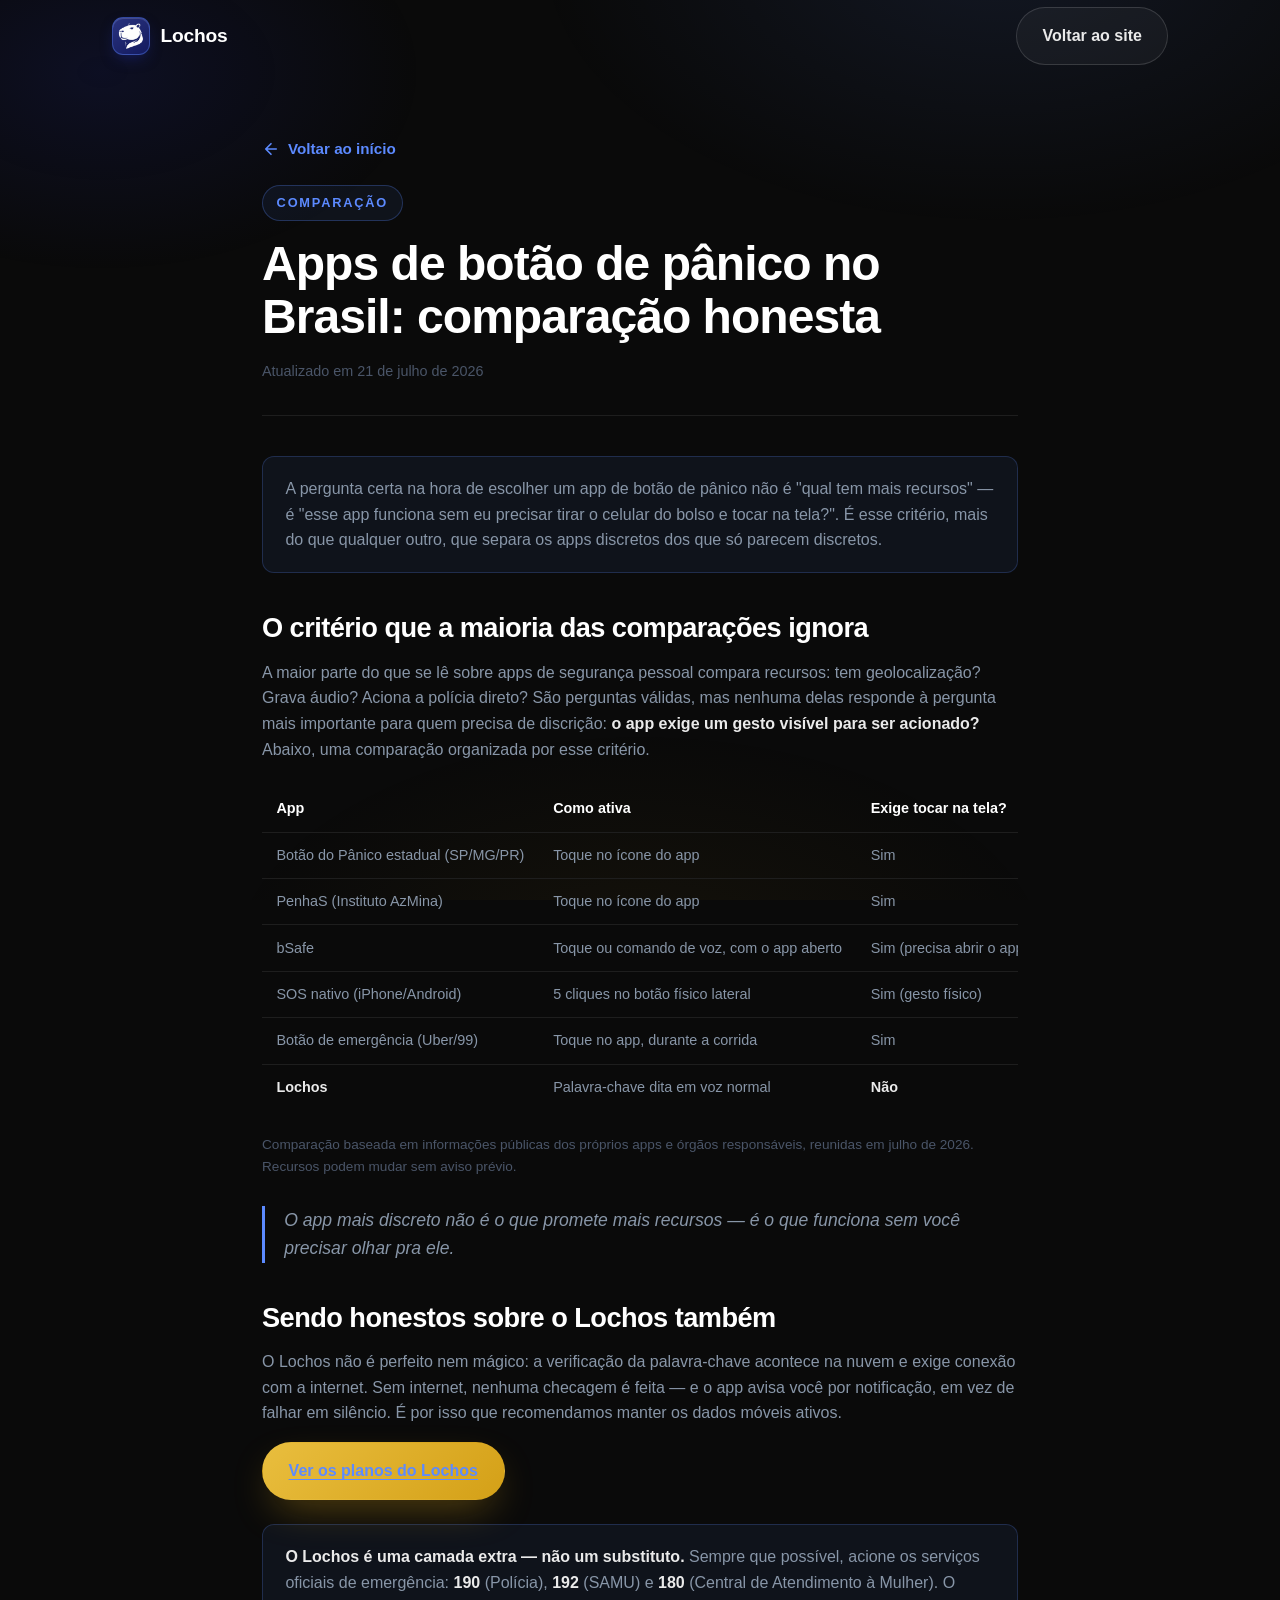
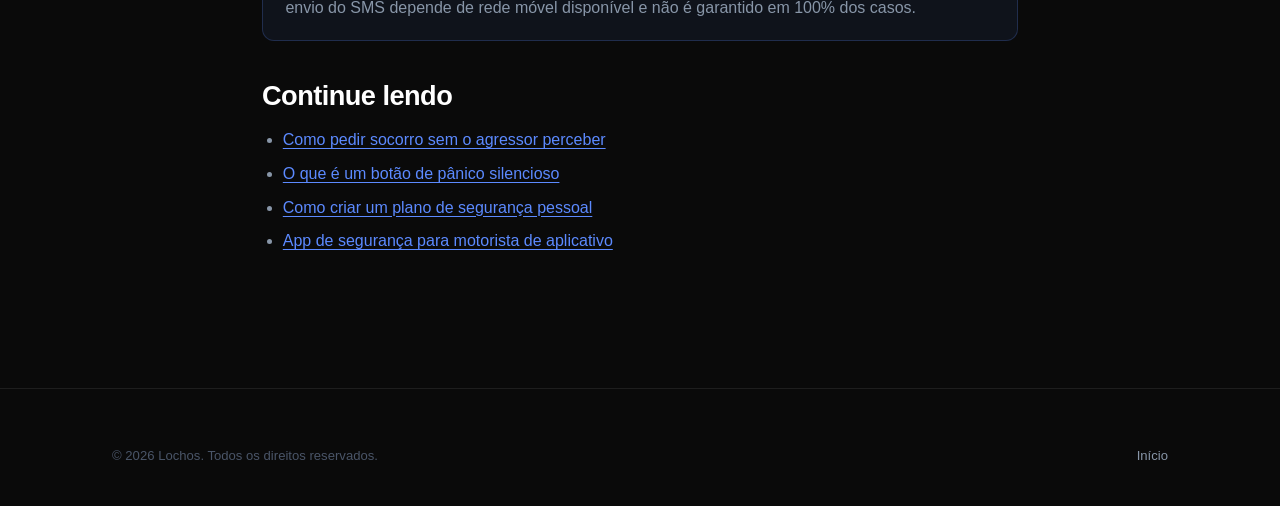
==== apps-de-botao-de-panico-comparacao.html @ e206bb7e "feat: 5 páginas de conteúdo SEO (Pilar 4 do PLANO_SEO.md) Páginas de intenção aguda (Persona A) e pr" ====
<!DOCTYPE html>
<html lang="pt-BR">
<head>
  <meta charset="UTF-8" />
  <!-- Google tag (gtag.js) -->
  <script async src="https://www.googletagmanager.com/gtag/js?id=G-3VPJLFXJB4"></script>
  <script>
    window.dataLayer = window.dataLayer || [];
    function gtag(){dataLayer.push(arguments);}
    gtag('js', new Date());
    gtag('config', 'G-3VPJLFXJB4');
  </script>
  <meta name="viewport" content="width=device-width, initial-scale=1" />
  <title>Apps de botão de pânico no Brasil: comparação honesta — Lochos</title>
  <meta name="description" content="A pergunta certa não é qual app tem mais recursos, é qual funciona sem você tirar o celular do bolso. Comparação honesta dos apps de botão de pânico disponíveis no Brasil." />
  <meta name="theme-color" content="#0A0A0A" />
  <meta name="robots" content="index, follow" />
  <link rel="canonical" href="https://lochos.com.br/apps-de-botao-de-panico-comparacao.html" />
  <link rel="icon" type="image/png" href="assets/logo-mark.png" />
  <link rel="apple-touch-icon" href="assets/logo-mark.png" />

  <meta property="og:type" content="article" />
  <meta property="og:title" content="Apps de botão de pânico no Brasil: comparação honesta" />
  <meta property="og:description" content="O app mais discreto não é o que promete mais recursos — é o que funciona sem você precisar olhar pra ele." />
  <meta property="og:image" content="assets/logo-mark.png" />
  <meta property="og:url" content="https://lochos.com.br/apps-de-botao-de-panico-comparacao.html" />
  <meta property="og:locale" content="pt_BR" />
  <meta name="twitter:card" content="summary" />

  <link rel="stylesheet" href="assets/styles.css" />
</head>
<body>

  <header class="site-header scrolled">
    <div class="wrap nav">
      <a href="index.html" class="brand" aria-label="Lochos — início">
        <span class="brand-mark"><img src="assets/capybara-white.png" alt="" width="28" height="28" /></span> Lochos
      </a>
      <a href="index.html#baixar" class="btn btn-ghost nav-cta">Voltar ao site</a>
    </div>
  </header>

  <main class="doc">
    <div class="wrap">
      <a href="index.html" class="back-link">
        <svg viewBox="0 0 24 24" width="18" height="18" fill="none" stroke="currentColor" stroke-width="2.2" aria-hidden="true"><path d="M19 12H5M12 19l-7-7 7-7" stroke-linecap="round" stroke-linejoin="round"/></svg>
        Voltar ao início
      </a>

      <div class="doc-header">
        <span class="eyebrow">Comparação</span>
        <h1>Apps de botão de pânico no Brasil: comparação honesta</h1>
        <p class="updated">Atualizado em 21 de julho de 2026</p>
      </div>

      <div class="doc-body">
        <div class="callout">
          <p>
            A pergunta certa na hora de escolher um app de botão de pânico não é "qual tem mais
            recursos" — é "esse app funciona sem eu precisar tirar o celular do bolso e tocar na
            tela?". É esse critério, mais do que qualquer outro, que separa os apps discretos dos que
            só parecem discretos.
          </p>
        </div>

        <h2>O critério que a maioria das comparações ignora</h2>
        <p>
          A maior parte do que se lê sobre apps de segurança pessoal compara recursos: tem
          geolocalização? Grava áudio? Aciona a polícia direto? São perguntas válidas, mas nenhuma
          delas responde à pergunta mais importante para quem precisa de discrição: <strong>o app
          exige um gesto visível para ser acionado?</strong> Abaixo, uma comparação organizada por esse
          critério.
        </p>

        <div class="table-wrap">
          <table>
            <thead>
              <tr>
                <th>App</th>
                <th>Como ativa</th>
                <th>Exige tocar na tela?</th>
                <th>Pra quem é</th>
              </tr>
            </thead>
            <tbody>
              <tr>
                <td>Botão do Pânico estadual (SP/MG/PR)</td>
                <td>Toque no ícone do app</td>
                <td>Sim</td>
                <td>Mulheres com medida protetiva judicial</td>
              </tr>
              <tr>
                <td>PenhaS (Instituto AzMina)</td>
                <td>Toque no ícone do app</td>
                <td>Sim</td>
                <td>Mulheres em situação de violência, em geral</td>
              </tr>
              <tr>
                <td>bSafe</td>
                <td>Toque ou comando de voz, com o app aberto</td>
                <td>Sim (precisa abrir o app antes)</td>
                <td>Público geral</td>
              </tr>
              <tr>
                <td>SOS nativo (iPhone/Android)</td>
                <td>5 cliques no botão físico lateral</td>
                <td>Sim (gesto físico)</td>
                <td>Qualquer usuário do aparelho</td>
              </tr>
              <tr>
                <td>Botão de emergência (Uber/99)</td>
                <td>Toque no app, durante a corrida</td>
                <td>Sim</td>
                <td>Passageiros e motoristas, só durante a corrida</td>
              </tr>
              <tr>
                <td><strong>Lochos</strong></td>
                <td>Palavra-chave dita em voz normal</td>
                <td><strong>Não</strong></td>
                <td>Vítimas de coação e camada extra de prevenção</td>
              </tr>
            </tbody>
          </table>
        </div>
        <p style="font-size:.85rem;color:var(--hint);">
          Comparação baseada em informações públicas dos próprios apps e órgãos responsáveis, reunidas
          em julho de 2026. Recursos podem mudar sem aviso prévio.
        </p>

        <blockquote>
          <p>O app mais discreto não é o que promete mais recursos — é o que funciona sem você precisar olhar pra ele.</p>
        </blockquote>

        <h2>Sendo honestos sobre o Lochos também</h2>
        <p>
          O Lochos não é perfeito nem mágico: a verificação da palavra-chave acontece na nuvem e exige
          conexão com a internet. Sem internet, nenhuma checagem é feita — e o app avisa você por
          notificação, em vez de falhar em silêncio. É por isso que recomendamos manter os dados
          móveis ativos.
        </p>
        <p>
          <a href="index.html#planos" class="btn btn-primary">Ver os planos do Lochos</a>
        </p>

        <div class="callout">
          <p><strong>O Lochos é uma camada extra — não um substituto.</strong> Sempre que possível,
          acione os serviços oficiais de emergência: <strong>190</strong> (Polícia), <strong>192</strong>
          (SAMU) e <strong>180</strong> (Central de Atendimento à Mulher). O envio do SMS depende de
          rede móvel disponível e não é garantido em 100% dos casos.</p>
        </div>

        <h2>Continue lendo</h2>
        <ul>
          <li><a href="como-pedir-socorro-sem-o-agressor-perceber.html">Como pedir socorro sem o agressor perceber</a></li>
          <li><a href="botao-de-panico-silencioso.html">O que é um botão de pânico silencioso</a></li>
          <li><a href="plano-de-seguranca-pessoal.html">Como criar um plano de segurança pessoal</a></li>
          <li><a href="app-de-seguranca-motorista-de-aplicativo.html">App de segurança para motorista de aplicativo</a></li>
        </ul>
      </div>
    </div>
  </main>

  <footer class="site-footer">
    <div class="wrap">
      <div class="footer-bottom" style="border:0;margin:0;padding:0;">
        <span>© <span data-year>2026</span> Lochos. Todos os direitos reservados.</span>
        <span><a href="index.html" style="color:var(--text-2);">Início</a></span>
      </div>
    </div>
  </footer>

  <script src="assets/app.js" defer></script>
</body>
</html>
---- assets/styles.css ----
/* ==========================================================================
   Lochos — Design System (site)
   Tokens derivados de app/src/main/res/values/colors.xml
   ========================================================================== */

:root {
  /* Fundos */
  --bg: #0A0A0A;
  --bg-soft: #0d0d13;
  --card: #111111;
  --card-2: #15151f;
  --elevated: #1A1A2E;
  --divider: #1E1E1E;

  /* Texto */
  --text: #EAEAEA;
  --text-2: #8896A8;
  --hint: #4A5568;
  --white: #FFFFFF;

  /* Azuis */
  --primary: #1A237E;
  --primary-light: #5C8AFF;
  --blue-glow: rgba(92, 138, 255, .18);

  /* Status / destaque */
  --success: #2ECC71;
  --alert: #C0392B;
  --warning: #F39C12;
  --gold: #D4A017;
  --gold-light: #E9BE3E;

  /* Layout */
  --maxw: 1120px;
  --radius: 18px;
  --radius-sm: 12px;
  --gap: clamp(1rem, 4vw, 2rem);
  --section-y: clamp(5rem, 9vw, 7.5rem);

  --font: -apple-system, BlinkMacSystemFont, "Segoe UI", Inter, Roboto, "Helvetica Neue", Arial, sans-serif;

  --shadow: 0 24px 60px -20px rgba(0, 0, 0, .8);
  --shadow-gold: 0 16px 40px -12px rgba(212, 160, 23, .45);
  --shadow-blue: 0 16px 40px -12px rgba(92, 138, 255, .4);

  --ease: cubic-bezier(.16, 1, .3, 1);
}

* { box-sizing: border-box; margin: 0; padding: 0; }

html { scroll-behavior: smooth; -webkit-text-size-adjust: 100%; }
@media (prefers-reduced-motion: reduce) {
  html { scroll-behavior: auto; }
  *, *::before, *::after { animation-duration: .001ms !important; transition-duration: .001ms !important; }
}

body {
  font-family: var(--font);
  background: var(--bg);
  color: var(--text);
  line-height: 1.6;
  -webkit-font-smoothing: antialiased;
  text-rendering: optimizeLegibility;
  overflow-x: hidden;
}

/* Malha de fundo sutil */
body::before {
  content: "";
  position: fixed;
  inset: 0;
  z-index: -1;
  background:
    radial-gradient(60% 50% at 78% -5%, rgba(92, 138, 255, .10), transparent 60%),
    radial-gradient(45% 40% at 8% 8%, rgba(26, 35, 126, .22), transparent 55%),
    radial-gradient(55% 45% at 50% 108%, rgba(212, 160, 23, .06), transparent 60%);
  pointer-events: none;
}

img { max-width: 100%; display: block; }
a { color: inherit; text-decoration: none; }

/* ---------- Tipografia ---------- */
h1, h2, h3, h4 { line-height: 1.12; letter-spacing: -.02em; font-weight: 800; color: var(--white); }
h1 { font-size: clamp(2.2rem, 6vw, 3.9rem); }
h2 { font-size: clamp(1.7rem, 4.4vw, 2.75rem); }
h3 { font-size: clamp(1.15rem, 2.4vw, 1.4rem); }
p { color: var(--text-2); }

.eyebrow {
  display: inline-flex; align-items: center; gap: .5rem;
  font-size: .8rem; font-weight: 700; letter-spacing: .14em; text-transform: uppercase;
  color: var(--primary-light);
  padding: .4rem .85rem;
  border: 1px solid rgba(92, 138, 255, .28);
  border-radius: 100px;
  background: rgba(92, 138, 255, .07);
  margin-bottom: 1rem;
}
.gold-text { color: var(--gold-light); }
.lead { font-size: clamp(1.05rem, 2.2vw, 1.28rem); color: var(--text-2); max-width: 42ch; }

/* ---------- Layout ---------- */
.wrap { width: 100%; max-width: var(--maxw); margin-inline: auto; padding-inline: clamp(1.15rem, 4vw, 2rem); }
section { padding-block: var(--section-y); position: relative; }
section[id] { scroll-margin-top: 88px; }
.section-head { max-width: 640px; margin-bottom: clamp(2rem, 5vw, 3.5rem); }
.section-head.center { margin-inline: auto; text-align: center; }
.section-head .lead { max-width: 60ch; margin-top: 1rem; }
.section-head.center .lead { margin-inline: auto; }

/* ---------- Botões ---------- */
.btn {
  display: inline-flex; align-items: center; justify-content: center; gap: .6rem;
  font: inherit; font-weight: 700; font-size: 1rem;
  padding: .95rem 1.6rem; border-radius: 100px; border: 1px solid transparent;
  cursor: pointer; transition: transform .25s var(--ease), box-shadow .25s var(--ease), background .25s, border-color .25s;
  will-change: transform;
}
.btn:active { transform: translateY(1px) scale(.99); }
.btn-primary { background: linear-gradient(135deg, var(--gold-light), var(--gold)); color: #1a1400; box-shadow: var(--shadow-gold); }
.btn-primary:hover { transform: translateY(-2px); box-shadow: 0 22px 50px -12px rgba(212, 160, 23, .6); }
.btn-ghost { background: rgba(255, 255, 255, .04); color: var(--text); border-color: rgba(255, 255, 255, .14); }
.btn-ghost:hover { background: rgba(255, 255, 255, .09); border-color: rgba(255, 255, 255, .28); transform: translateY(-2px); }
.btn-block { width: 100%; }

/* Badge de loja "Em breve" */
.store-badge {
  display: inline-flex; align-items: center; gap: .75rem;
  padding: .7rem 1.35rem; border-radius: 14px;
  background: linear-gradient(135deg, #16161f, #0d0d13);
  border: 1px solid rgba(255, 255, 255, .12);
  color: var(--white); position: relative; transition: transform .25s var(--ease), border-color .25s;
}
.store-badge:hover { transform: translateY(-2px); border-color: rgba(92, 138, 255, .5); }
.store-badge svg { width: 26px; height: 26px; flex: none; }
.store-badge .sb-top { font-size: .68rem; color: var(--text-2); letter-spacing: .05em; }
.store-badge .sb-main { font-size: 1.12rem; font-weight: 800; line-height: 1.05; }
.store-badge .sb-soon {
  position: absolute; top: -9px; right: -9px;
  font-size: .6rem; font-weight: 800; letter-spacing: .08em; text-transform: uppercase;
  background: var(--gold); color: #1a1400; padding: .2rem .5rem; border-radius: 100px;
}

/* ---------- Header / nav ---------- */
.site-header {
  position: sticky; top: 0; z-index: 50;
  transition: background .3s, border-color .3s, backdrop-filter .3s;
  border-bottom: 1px solid transparent;
}
.site-header.scrolled {
  background: rgba(10, 10, 10, .78);
  backdrop-filter: saturate(140%) blur(14px);
  -webkit-backdrop-filter: saturate(140%) blur(14px);
  border-bottom-color: var(--divider);
}
.nav { display: flex; align-items: center; justify-content: space-between; height: 72px; }
.brand { display: inline-flex; align-items: center; gap: .65rem; font-weight: 800; color: var(--white); font-size: 1.2rem; letter-spacing: -.01em; }
.brand-mark {
  width: 38px; height: 38px; flex: none; border-radius: 11px;
  display: grid; place-items: center;
  background: linear-gradient(145deg, #2A337F, #131A5E);
  border: 1px solid rgba(92, 138, 255, .38);
  box-shadow: inset 0 1px 0 rgba(255, 255, 255, .14), 0 6px 16px -6px rgba(26, 35, 126, .9);
}
.brand-mark img { width: 74%; height: 74%; object-fit: contain; }
.nav-links { display: none; align-items: center; gap: 2rem; }
.nav-links a { color: var(--text-2); font-weight: 600; font-size: .95rem; transition: color .2s; }
.nav-links a:hover { color: var(--text); }
.nav-cta { display: none; }
.nav-links-cta { display: none; }
.nav-toggle {
  display: inline-flex; flex-direction: column; justify-content: center; align-items: center; gap: 5px;
  width: 40px; height: 40px; margin-inline: -.5rem 0; padding: 0; border: none; background: none; cursor: pointer;
}
.nav-toggle span { display: block; width: 20px; height: 2px; background: var(--white); border-radius: 2px; transition: transform .25s var(--ease), opacity .2s; }
.site-header.nav-open .nav-toggle span:nth-child(1) { transform: translateY(7px) rotate(45deg); }
.site-header.nav-open .nav-toggle span:nth-child(2) { opacity: 0; }
.site-header.nav-open .nav-toggle span:nth-child(3) { transform: translateY(-7px) rotate(-45deg); }
@media (min-width: 860px) {
  .nav-links, .nav-cta { display: inline-flex; }
  .nav-toggle { display: none; }
}
@media not all and (min-width: 860px) {
  .nav-links {
    display: flex;
    position: absolute; top: 100%; left: 0; right: 0;
    flex-direction: column; align-items: stretch; gap: 0;
    max-height: 0; overflow: hidden; opacity: 0;
    background: rgba(10, 10, 10, .97); backdrop-filter: saturate(140%) blur(14px);
    border-bottom: 1px solid var(--divider);
    padding-inline: clamp(1.15rem, 4vw, 2rem);
    transition: max-height .35s var(--ease), opacity .25s var(--ease);
  }
  .site-header.nav-open .nav-links { max-height: 70vh; opacity: 1; overflow-y: auto; padding-block: .5rem 1.5rem; }
  .nav-links a { padding: .9rem 0; border-bottom: 1px solid var(--divider); font-size: 1.05rem; }
  .nav-links-cta { display: inline-flex; margin-top: 1rem; border-bottom: none; }
}

/* ---------- Hero ---------- */
.hero { padding-top: clamp(2.5rem, 6vw, 4.5rem); padding-bottom: clamp(1rem, 3vw, 2rem); overflow: hidden; }
@media (max-width: 899px) { .hero { padding-bottom: 1.5rem; } }
.hero-grid { display: grid; gap: clamp(2.5rem, 6vw, 4rem); align-items: center; }
@media (min-width: 900px) { .hero-grid { grid-template-columns: 1.05fr .95fr; } }

.hero h1 { margin: 0 0 1.25rem; }
.hero h1 .hl { color: var(--primary-light); }
.hero .lead { max-width: 46ch; }
.hero-cta { display: flex; flex-wrap: wrap; gap: 1rem 1.5rem; align-items: center; margin-top: 2rem; }
.link-inline {
  display: inline-flex; align-items: center; gap: .4rem;
  color: var(--text); font-weight: 700; font-size: .95rem;
  padding: .5rem 0; transition: color .2s, gap .2s;
}
.link-inline:hover { color: var(--primary-light); gap: .6rem; }
.hero-trust { display: flex; flex-wrap: wrap; gap: 1.1rem 1.6rem; margin-top: 2.2rem; color: var(--text-2); font-size: .9rem; }
.hero-trust span { display: inline-flex; align-items: center; gap: .5rem; }
.hero-trust svg { width: 18px; height: 18px; color: var(--success); flex: none; }

/* Visual do hero — capivara com glow + "onda" de voz */
.hero-visual { position: relative; display: grid; place-items: center; min-height: 340px; }
.hero-orb {
  position: absolute; width: min(78%, 380px); aspect-ratio: 1; border-radius: 50%;
  background: radial-gradient(circle, rgba(92, 138, 255, .28), transparent 68%);
  filter: blur(6px);
}
.hero-capy {
  position: relative; width: min(66%, 320px); height: auto;
  filter: drop-shadow(0 20px 45px rgba(92, 138, 255, .35));
  animation: breathe 5.5s var(--ease) infinite;
}
@keyframes breathe { 0%, 100% { transform: scale(1); } 50% { transform: scale(1.045); } }
.pulse-ring {
  position: absolute; width: min(60%, 300px); aspect-ratio: 1; border-radius: 50%;
  border: 1px solid rgba(92, 138, 255, .35); opacity: 0;
  animation: pulse 4s ease-out infinite;
}
.pulse-ring:nth-child(2) { animation-delay: 1.3s; }
.pulse-ring:nth-child(3) { animation-delay: 2.6s; }
@media (max-width: 899px) {
  .hero-visual { min-height: 0; max-width: 108px; margin-inline: auto; }
  .hero-capy { width: 100%; }
}
@keyframes pulse { 0% { transform: scale(.7); opacity: .8; } 100% { transform: scale(1.7); opacity: 0; } }

/* ---------- Cards genéricos ---------- */
.grid { display: grid; gap: 1.15rem; }
.grid.cols-3 { grid-template-columns: 1fr; }
.grid.cols-2 { grid-template-columns: 1fr; }
@media (min-width: 720px) { .grid.cols-2 { grid-template-columns: 1fr 1fr; } .grid.cols-3 { grid-template-columns: 1fr 1fr; } }
@media (min-width: 980px) { .grid.cols-3 { grid-template-columns: repeat(3, 1fr); } }

.card {
  background: linear-gradient(160deg, var(--card-2), var(--card));
  border: 1px solid rgba(255, 255, 255, .07);
  border-radius: var(--radius);
  padding: clamp(1.5rem, 3vw, 2rem);
  transition: transform .3s var(--ease), border-color .3s, box-shadow .3s;
}
.card:hover { transform: translateY(-4px); border-color: rgba(92, 138, 255, .3); box-shadow: var(--shadow); }
.card h3 { margin-bottom: .5rem; }
.card p { font-size: .97rem; }
.card .icon {
  width: 48px; height: 48px; border-radius: 13px; display: grid; place-items: center; margin-bottom: 1.1rem;
  background: rgba(92, 138, 255, .12); color: var(--primary-light); border: 1px solid rgba(92, 138, 255, .25);
}
.card .icon svg { width: 24px; height: 24px; }

/* ---------- Empatia / problema ---------- */
.empathy { text-align: center; }
.empathy .quote {
  font-size: clamp(1.5rem, 3.6vw, 2.3rem); font-weight: 800; color: var(--white);
  letter-spacing: -.02em; line-height: 1.25; max-width: 20ch; margin: 0 auto 1.3rem;
}
.empathy .quote em { color: var(--primary-light); font-style: normal; }

/* ---------- Passos ---------- */
.steps { counter-reset: step; }
.step .num {
  font-size: 2rem; font-weight: 800; color: var(--gold-light);
  display: inline-flex; align-items: center; gap: .6rem; margin-bottom: .8rem;
}
.step .num::before {
  content: ""; width: 42px; height: 42px; border-radius: 12px;
  background: rgba(212, 160, 23, .12); border: 1px solid rgba(212, 160, 23, .3);
  display: grid; place-items: center; counter-increment: step; content: counter(step);
  font-size: 1.2rem; color: var(--gold-light);
}

/* ---------- Privacidade / transparência ---------- */
.privacy { background: linear-gradient(180deg, transparent, rgba(26, 35, 126, .08), transparent); }
.privacy-list { list-style: none; display: grid; gap: 1rem; margin-top: 1.5rem; }
.privacy-list li { display: flex; gap: .85rem; align-items: flex-start; color: var(--text-2); font-size: 1rem; }
.privacy-list svg { width: 22px; height: 22px; flex: none; margin-top: 2px; }
.privacy-list .yes { color: var(--success); }
.privacy-list .no { color: var(--alert); }
.third-parties { display: flex; flex-wrap: wrap; gap: .6rem; margin-top: 1.4rem; }
.chip {
  font-size: .82rem; font-weight: 600; color: var(--text);
  padding: .45rem .9rem; border-radius: 100px;
  background: rgba(255, 255, 255, .05); border: 1px solid rgba(255, 255, 255, .12);
}
.chip b { color: var(--primary-light); }

/* ---------- Planos ---------- */
.plans { align-items: stretch; }
.plan { display: flex; flex-direction: column; position: relative; }
.plan.featured { border-color: rgba(212, 160, 23, .45); box-shadow: 0 0 0 1px rgba(212, 160, 23, .25), var(--shadow); }
.plan .tag {
  position: absolute; top: -12px; left: 50%; transform: translateX(-50%);
  font-size: .68rem; font-weight: 800; letter-spacing: .1em; text-transform: uppercase;
  background: linear-gradient(135deg, var(--gold-light), var(--gold)); color: #1a1400;
  padding: .3rem .85rem; border-radius: 100px;
}
.plan .plan-name { font-size: 1.05rem; font-weight: 700; color: var(--text); }
.plan .price { font-size: 2.4rem; font-weight: 800; color: var(--white); margin: .6rem 0 .1rem; letter-spacing: -.03em; }
.plan .price small { font-size: .95rem; font-weight: 600; color: var(--text-2); }
.plan .price-note { font-size: .85rem; color: var(--gold-light); min-height: 1.2em; }
.plan ul { list-style: none; display: grid; gap: .7rem; margin: 1.5rem 0; }
.plan li { display: flex; gap: .6rem; align-items: flex-start; font-size: .95rem; color: var(--text-2); }
.plan li svg { width: 18px; height: 18px; flex: none; margin-top: 3px; }
.plan li.on svg { color: var(--success); }
.plan li.off { color: var(--hint); }
.plan li.off svg { color: var(--hint); }
.plan .btn { margin-top: auto; }

/* ---------- Aviso de segurança ---------- */
.safety {
  border: 1px solid rgba(192, 57, 43, .35); background: rgba(192, 57, 43, .07);
  border-radius: var(--radius); padding: clamp(1.5rem, 3vw, 2rem);
  display: flex; gap: 1.1rem; align-items: flex-start;
}
.safety svg { width: 30px; height: 30px; color: var(--alert); flex: none; }
.safety h3 { color: var(--white); margin-bottom: .4rem; }
.safety p { font-size: .95rem; }
.safety strong { color: var(--text); }

/* ---------- FAQ ---------- */
.faq { max-width: 760px; margin-inline: auto; }
.faq-item { border-bottom: 1px solid var(--divider); }
.faq-q {
  width: 100%; text-align: left; background: none; border: none; cursor: pointer;
  color: var(--white); font: inherit; font-weight: 700; font-size: 1.08rem;
  padding: 1.35rem 2.5rem 1.35rem 0; position: relative; letter-spacing: -.01em;
}
.faq-q::after {
  content: "+"; position: absolute; right: .25rem; top: 50%; transform: translateY(-50%);
  font-size: 1.6rem; font-weight: 400; color: var(--primary-light); transition: transform .3s var(--ease);
}
.faq-item.open .faq-q::after { transform: translateY(-50%) rotate(45deg); }
.faq-a { max-height: 0; overflow: hidden; transition: max-height .35s var(--ease); }
.faq-a p { padding-bottom: 1.35rem; font-size: .98rem; }

/* ---------- CTA final ---------- */
.final-cta {
  text-align: center; border-radius: calc(var(--radius) + 8px);
  background:
    radial-gradient(70% 120% at 50% 0%, rgba(26, 35, 126, .5), transparent 70%),
    linear-gradient(160deg, var(--card-2), var(--card));
  border: 1px solid rgba(92, 138, 255, .22);
  padding: clamp(2.5rem, 6vw, 4.5rem) clamp(1.5rem, 5vw, 3rem);
}
.final-cta h2 { max-width: 18ch; margin: 0 auto 1rem; }
.final-cta .lead { margin: 0 auto 2rem; }
.final-cta .hero-cta { justify-content: center; }

/* ---------- Footer ---------- */
.site-footer { border-top: 1px solid var(--divider); padding-block: clamp(2.5rem, 5vw, 3.5rem) 2.5rem; }
.footer-top { display: flex; flex-wrap: wrap; gap: 2rem; justify-content: space-between; }
.footer-brand { max-width: 320px; }
.footer-brand p { font-size: .9rem; margin-top: .9rem; }
.footer-cols { display: flex; flex-wrap: wrap; gap: 2.5rem; }
.footer-col h4 { font-size: .8rem; text-transform: uppercase; letter-spacing: .1em; color: var(--text-2); margin-bottom: .9rem; font-weight: 700; }
.footer-col a { display: block; color: var(--text-2); font-size: .93rem; padding: .3rem 0; transition: color .2s; }
.footer-col a:hover { color: var(--text); }
.footer-bottom {
  margin-top: 2.5rem; padding-top: 1.5rem; border-top: 1px solid var(--divider);
  display: flex; flex-wrap: wrap; gap: .8rem; justify-content: space-between; align-items: center;
  font-size: .82rem; color: var(--hint);
}

/* ---------- Reveal on scroll ---------- */
.reveal { opacity: 0; transform: translateY(22px); transition: opacity .7s var(--ease), transform .7s var(--ease); }
.reveal.in { opacity: 1; transform: none; }

/* ==========================================================================
   Páginas de conteúdo (privacidade / termos)
   ========================================================================== */
.doc { padding-block: clamp(2.5rem, 6vw, 4rem) var(--section-y); }
.doc .wrap { max-width: 820px; }
.doc-header { margin-bottom: 2.5rem; padding-bottom: 2rem; border-bottom: 1px solid var(--divider); }
.doc-header .eyebrow { margin-bottom: 1rem; }
.doc-header h1 { font-size: clamp(2rem, 5vw, 3rem); }
.doc-header .updated { color: var(--hint); font-size: .9rem; margin-top: 1rem; }
.doc-body h2 { font-size: clamp(1.35rem, 3vw, 1.7rem); margin: 2.5rem 0 1rem; color: var(--white); }
.doc-body h3 { font-size: 1.15rem; margin: 1.6rem 0 .6rem; color: var(--text); }
.doc-body p { margin-bottom: 1rem; color: var(--text-2); }
.doc-body ul, .doc-body ol { margin: 0 0 1.2rem 1.3rem; color: var(--text-2); }
.doc-body li { margin-bottom: .5rem; }
.doc-body a { color: var(--primary-light); text-decoration: underline; text-underline-offset: 3px; }
.doc-body strong { color: var(--text); }
.doc-body .callout {
  background: rgba(92, 138, 255, .07); border: 1px solid rgba(92, 138, 255, .22);
  border-radius: var(--radius-sm); padding: 1.2rem 1.4rem; margin: 1.5rem 0;
}
.doc-body .callout p:last-child { margin-bottom: 0; }
.doc-body blockquote {
  margin: 1.8rem 0; padding: 0 0 0 1.2rem; border-left: 3px solid var(--primary-light);
  color: var(--text); font-size: 1.1rem; font-style: italic;
}
.doc-body blockquote p:last-child { margin-bottom: 0; }
.table-wrap { overflow-x: auto; margin: 1.5rem 0; }
.doc-body table { width: 100%; border-collapse: collapse; font-size: .9rem; white-space: nowrap; }
.doc-body th, .doc-body td { text-align: left; padding: .7rem .9rem; border-bottom: 1px solid var(--divider); color: var(--text-2); }
.doc-body th { color: var(--white); font-weight: 600; }
.doc-body tr:last-child td { border-bottom: 0; }
.back-link { display: inline-flex; align-items: center; gap: .5rem; color: var(--primary-light); font-weight: 600; font-size: .95rem; margin-bottom: 1.5rem; }
.back-link:hover { text-decoration: underline; }

/* Nota de placeholder — remover ao publicar. Destaque discreto para o time. */
.todo { background: rgba(243, 156, 18, .1); border: 1px dashed rgba(243, 156, 18, .5); border-radius: 8px; padding: .1rem .4rem; color: var(--warning); font-weight: 600; }
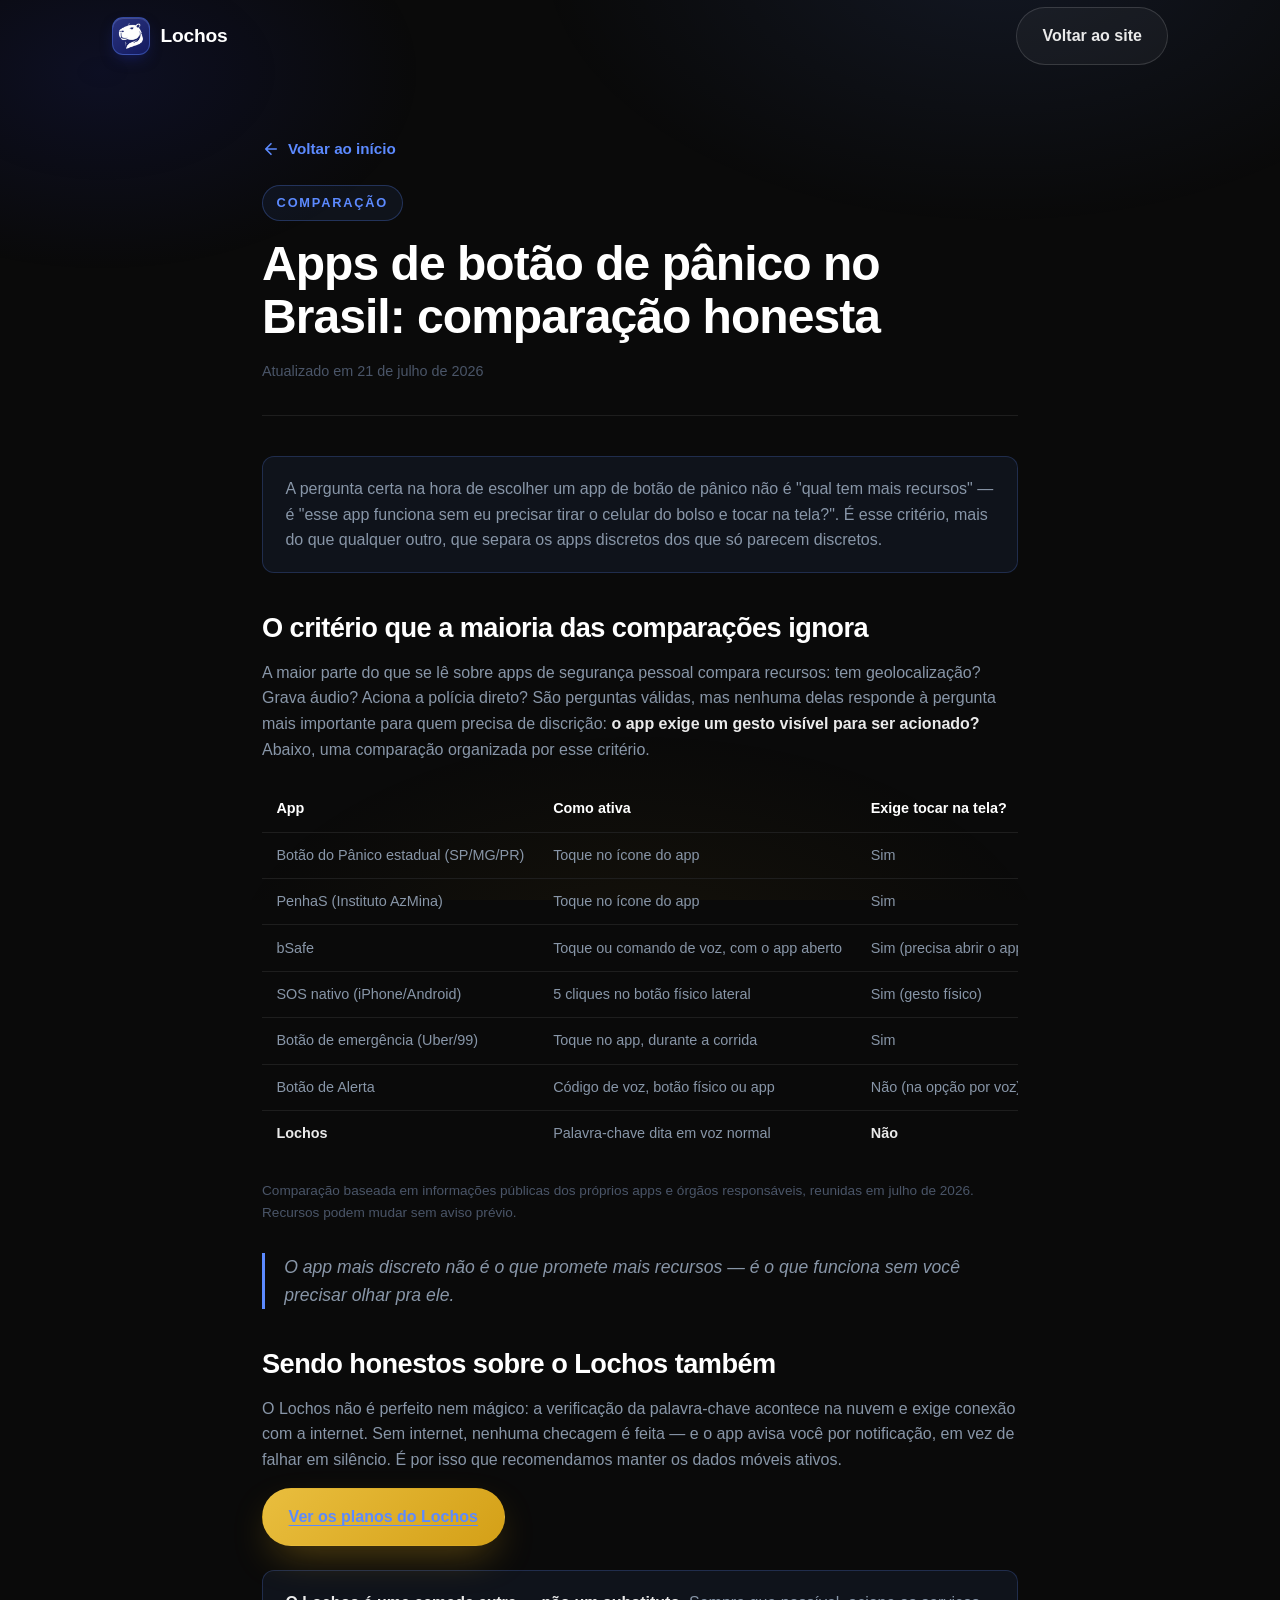
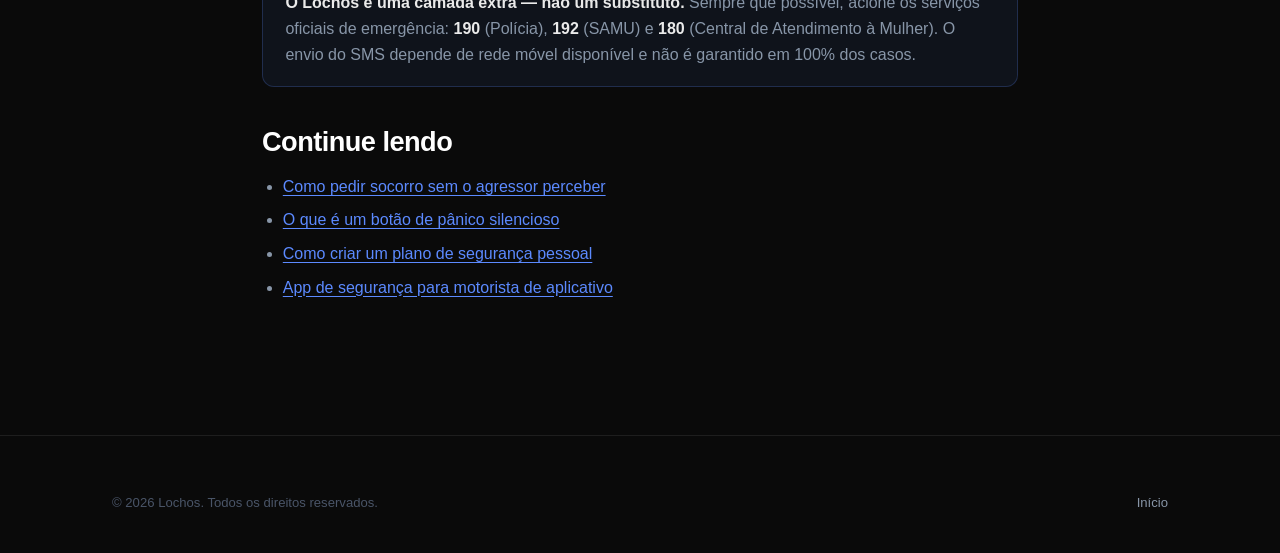
==== commit 93afaa7e: "fix: corrige alegação de exclusividade sobre ativação por voz Pesquisa de monitoramento (Pilar 7) en" ====
--- a/apps-de-botao-de-panico-comparacao.html
+++ b/apps-de-botao-de-panico-comparacao.html
@@ -114,6 +114,12 @@
                 <td>Passageiros e motoristas, só durante a corrida</td>
               </tr>
               <tr>
+                <td>Botão de Alerta</td>
+                <td>Código de voz, botão físico ou app</td>
+                <td>Não (na opção por voz)</td>
+                <td>Escolas, empresas e comércios — sistema pago, a partir de R$ 198</td>
+              </tr>
+              <tr>
                 <td><strong>Lochos</strong></td>
                 <td>Palavra-chave dita em voz normal</td>
                 <td><strong>Não</strong></td>
